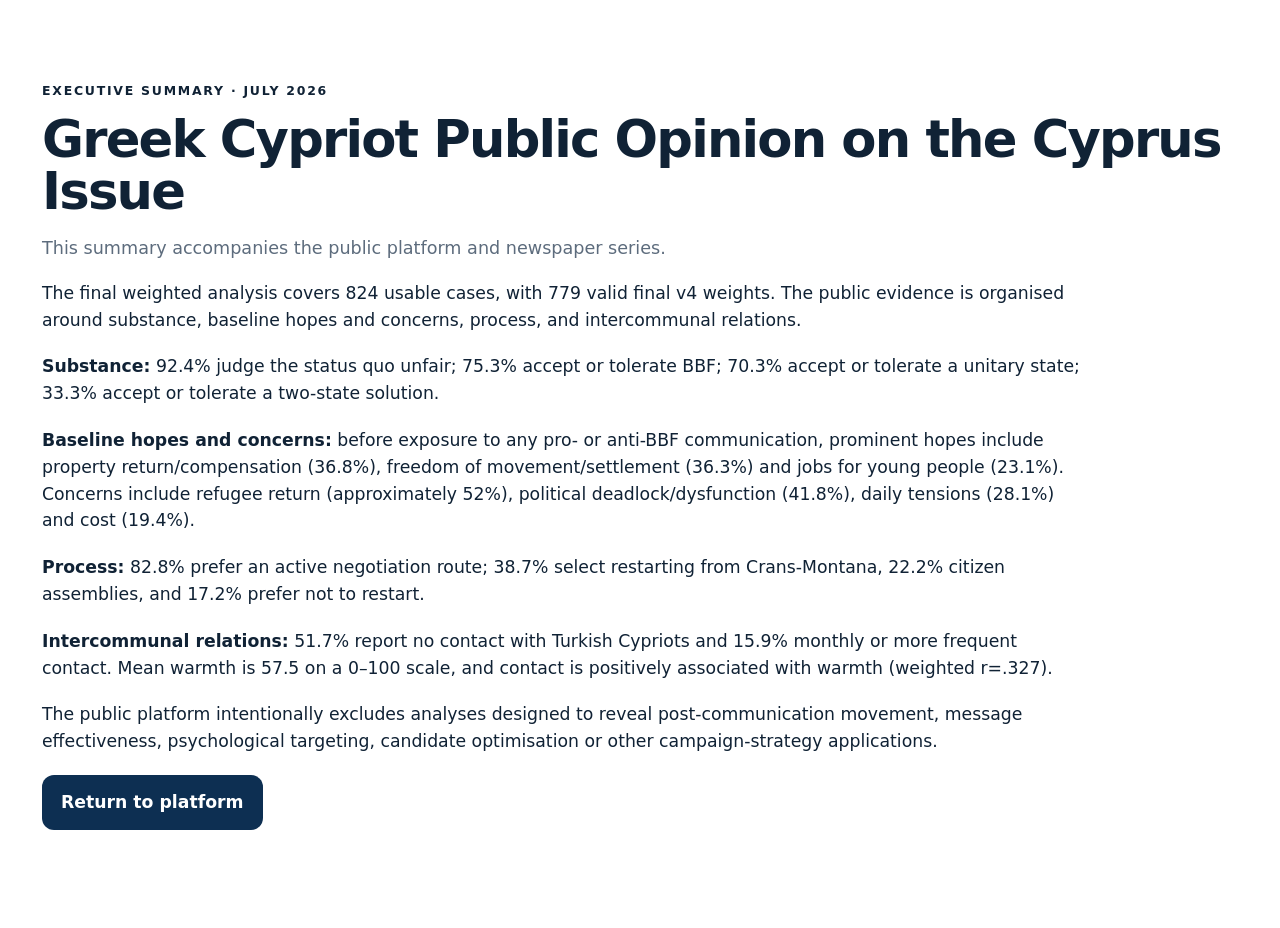
==== reports/executive-summary.html @ de8424cc "Add public executive summary" ====
<!doctype html><html><head><meta charset="utf-8"><meta name="viewport" content="width=device-width,initial-scale=1"><title>Executive Summary · July 2026</title><link rel="stylesheet" href="../assets/observatory-v5.css"></head><body><main class="section"><div class="section-heading"><span class="kicker">Executive Summary · July 2026</span><h2>Greek Cypriot Public Opinion on the Cyprus Issue</h2><p>This summary accompanies the public platform and newspaper series.</p></div><div class="report-copy"><p>The final weighted analysis covers 824 usable cases, with 779 valid final v4 weights. The public evidence is organised around substance, baseline hopes and concerns, process, and intercommunal relations.</p><p><strong>Substance:</strong> 92.4% judge the status quo unfair; 75.3% accept or tolerate BBF; 70.3% accept or tolerate a unitary state; 33.3% accept or tolerate a two-state solution.</p><p><strong>Baseline hopes and concerns:</strong> before exposure to any pro- or anti-BBF communication, prominent hopes include property return/compensation (36.8%), freedom of movement/settlement (36.3%) and jobs for young people (23.1%). Concerns include refugee return (approximately 52%), political deadlock/dysfunction (41.8%), daily tensions (28.1%) and cost (19.4%).</p><p><strong>Process:</strong> 82.8% prefer an active negotiation route; 38.7% select restarting from Crans-Montana, 22.2% citizen assemblies, and 17.2% prefer not to restart.</p><p><strong>Intercommunal relations:</strong> 51.7% report no contact with Turkish Cypriots and 15.9% monthly or more frequent contact. Mean warmth is 57.5 on a 0–100 scale, and contact is positively associated with warmth (weighted r=.327).</p><p>The public platform intentionally excludes analyses designed to reveal post-communication movement, message effectiveness, psychological targeting, candidate optimisation or other campaign-strategy applications.</p><p><a class="btn primary" href="../index.html">Return to platform</a></p></div></main></body></html>
---- assets/observatory-v5.css ----
:root{--navy:#153b60;--navy2:#0d2f52;--teal:#1f8f96;--ink:#102235;--muted:#5d6c7d;--line:#d8e0e8;--alt:#f4f7f9;--gold:#e7ad22;--radius:18px;--shadow:0 12px 30px rgba(12,36,60,.08)}*{box-sizing:border-box}html{scroll-behavior:smooth;scroll-padding-top:90px}body{margin:0;color:var(--ink);font-family:Inter,ui-sans-serif,system-ui,-apple-system,"Segoe UI",Arial,sans-serif;line-height:1.55}.site-header{position:sticky;top:0;z-index:50;background:var(--navy);color:#fff}.header-inner{max-width:1500px;margin:auto;min-height:70px;padding:8px 28px;display:flex;align-items:center;gap:28px}.brand{color:#fff;text-decoration:none;font-weight:900;white-space:nowrap}.primary-nav{display:flex;gap:18px;overflow-x:auto}.primary-nav a{color:#e8f0f6;text-decoration:none;font-size:.9rem;white-space:nowrap}.hero{background:linear-gradient(115deg,#123a60,#1e6f88 53%,#249a96);color:#fff;min-height:620px;display:flex;align-items:center}.hero-inner{max-width:1360px;margin:auto;padding:90px 48px}.eyebrow,.kicker,.chapter-number{font-size:.78rem;letter-spacing:.14em;text-transform:uppercase;font-weight:900}.hero h1{max-width:1250px;margin:.35em 0 .25em;font-size:clamp(3rem,6vw,6.6rem);line-height:.95;letter-spacing:-.05em}.hero-subtitle{font-size:clamp(1.4rem,2.3vw,2.3rem)}.hero-note{max-width:1050px;border-left:4px solid var(--gold);padding-left:18px;font-size:1.1rem}.hero-actions,.actions{display:flex;gap:14px;flex-wrap:wrap;margin-top:28px}.btn{display:inline-flex;padding:14px 19px;border-radius:12px;font-weight:850;text-decoration:none}.btn.primary{background:var(--navy2);color:#fff}.hero .btn.primary{background:#fff;color:var(--navy2)}.btn.secondary{border:1px solid rgba(255,255,255,.55);color:#fff}.btn.secondary.dark{border:1px solid var(--line);color:var(--navy2);background:#fff}.release-banner{background:#eef7f7;border-block:1px solid #cfe4e5;padding:18px 32px;display:flex;gap:25px;flex-wrap:wrap;justify-content:center;color:#244955}.section,.chapter{padding:78px 42px}.alt,.research{background:var(--alt)}.section-heading,.chapter-copy,.report-copy{max-width:1320px;margin:auto}.section-heading h2,.chapter h2{font-size:clamp(2.3rem,4vw,4.2rem);line-height:1.02;margin:.2em 0 .3em;letter-spacing:-.035em}.section-heading p,.chapter-copy>p{max-width:980px;color:var(--muted);font-size:1.1rem}.summary-grid{max-width:1320px;margin:30px auto;display:grid;grid-template-columns:repeat(4,1fr);gap:16px}.summary-grid article,.research-grid article{background:#fff;border:1px solid var(--line);border-radius:var(--radius);padding:22px;box-shadow:var(--shadow)}.summary-grid strong{display:block;font-size:2.2rem;color:var(--navy2)}.notice{max-width:1320px;margin:26px auto 0;padding:18px 22px;border-left:4px solid var(--gold);background:#fff;border-radius:8px}.chart{max-width:1050px;margin-top:34px;background:#fff;border:1px solid var(--line);border-radius:var(--radius);padding:26px;box-shadow:var(--shadow)}.chart h3{margin:0 0 22px;font-size:1.25rem}.bar{display:grid;grid-template-columns:minmax(180px,280px) 1fr 72px;gap:14px;align-items:center;margin:14px 0}.bar span{font-size:.92rem}.bar i{height:20px;background:#e5ecef;border-radius:999px;overflow:hidden;position:relative}.bar i:after{content:"";display:block;width:var(--v);height:100%;background:linear-gradient(90deg,var(--navy),var(--teal));border-radius:999px}.bar b{text-align:right}.two-charts{display:grid;grid-template-columns:1fr 1fr;gap:20px;max-width:1320px}.chart-note{max-width:1050px;color:var(--muted);font-size:.9rem}.association{display:flex;gap:15px;align-items:center;margin-top:25px;padding:18px;background:var(--alt);border-radius:12px}.association strong{font-size:1.8rem;color:var(--navy2)}.report{background:#fff}.report-copy{font-size:1.08rem}.report-copy p{max-width:1050px;margin:0 0 20px}.report>.actions{max-width:1320px;margin-inline:auto}.research-grid{max-width:1320px;margin:30px auto 0;display:grid;grid-template-columns:repeat(3,1fr);gap:18px}.research-grid article span{color:var(--teal);font-size:.76rem;letter-spacing:.1em;text-transform:uppercase;font-weight:900}.research-grid article strong{display:block;font-size:1.3rem;margin:9px 0}.research-grid p{color:var(--muted);margin:0}.download-grid{max-width:1320px;margin:30px auto;display:grid;grid-template-columns:repeat(4,1fr);gap:16px}.download-grid a{display:flex;flex-direction:column;min-height:125px;border:1px solid var(--line);border-radius:var(--radius);padding:22px;text-decoration:none;color:var(--ink);box-shadow:var(--shadow)}.download-grid span{font-size:.75rem;text-transform:uppercase;letter-spacing:.1em;color:var(--teal);font-weight:900}.download-grid strong{margin-top:10px}footer{background:var(--navy2);color:#fff;padding:42px}.footer-grid{max-width:1320px;margin:auto;display:grid;grid-template-columns:repeat(4,1fr);gap:24px}.footer-grid p{color:#d9e5ed;font-size:.9rem}@media(max-width:950px){.header-inner{flex-wrap:wrap}.primary-nav{order:3;width:100%;padding-bottom:8px}.summary-grid,.research-grid,.download-grid{grid-template-columns:repeat(2,1fr)}.two-charts{grid-template-columns:1fr}}@media(max-width:650px){.hero-inner{padding:65px 24px}.section,.chapter{padding:58px 22px}.summary-grid,.research-grid,.download-grid,.footer-grid{grid-template-columns:1fr}.bar{grid-template-columns:1fr 55px}.bar i{grid-column:1/3}.bar b{grid-row:1;grid-column:2}.brand{font-size:.9rem}}
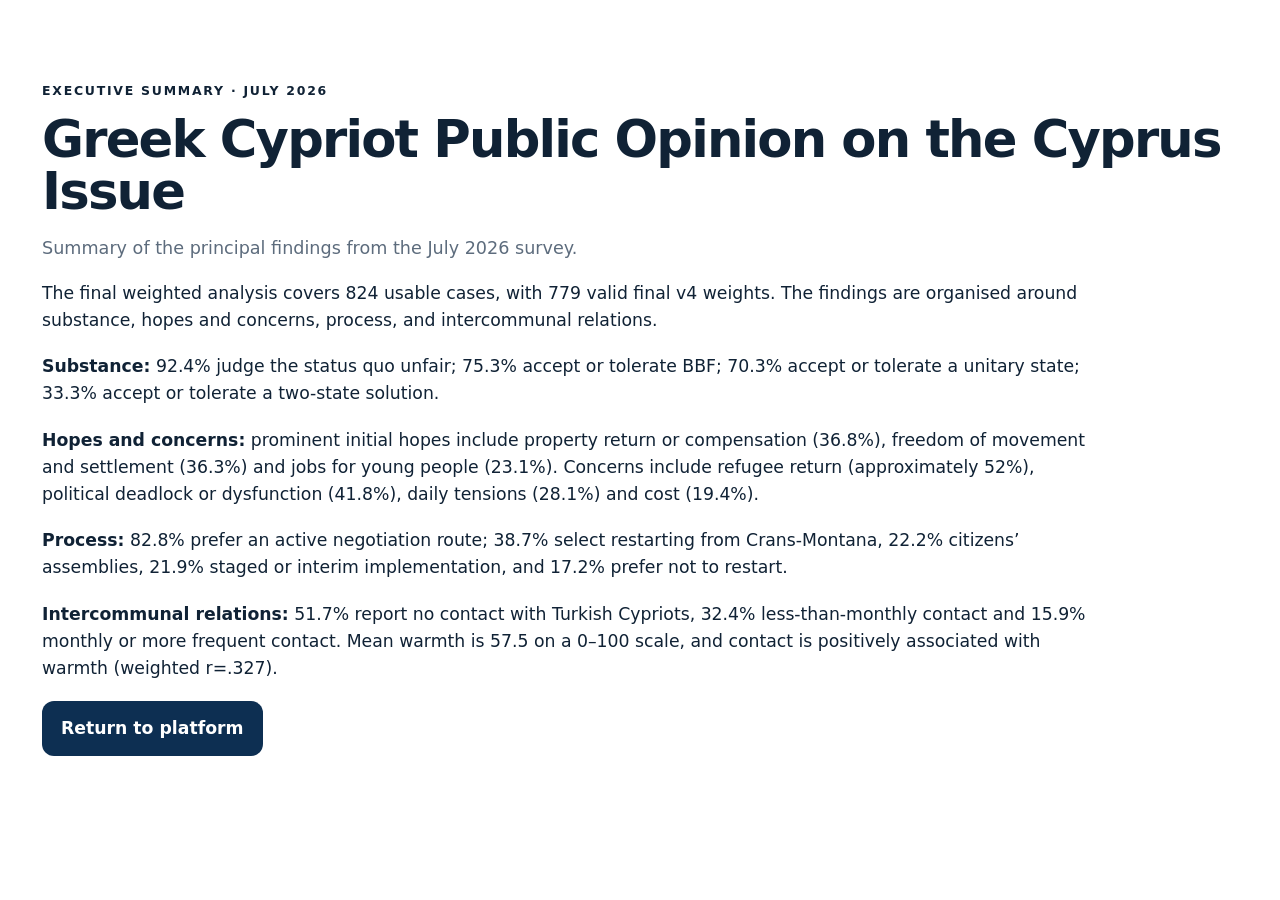
==== commit e37abfb6: "Clean executive summary wording" ====
--- a/reports/executive-summary.html
+++ b/reports/executive-summary.html
@@ -1 +1 @@
-<!doctype html><html><head><meta charset="utf-8"><meta name="viewport" content="width=device-width,initial-scale=1"><title>Executive Summary · July 2026</title><link rel="stylesheet" href="../assets/observatory-v5.css"></head><body><main class="section"><div class="section-heading"><span class="kicker">Executive Summary · July 2026</span><h2>Greek Cypriot Public Opinion on the Cyprus Issue</h2><p>This summary accompanies the public platform and newspaper series.</p></div><div class="report-copy"><p>The final weighted analysis covers 824 usable cases, with 779 valid final v4 weights. The public evidence is organised around substance, baseline hopes and concerns, process, and intercommunal relations.</p><p><strong>Substance:</strong> 92.4% judge the status quo unfair; 75.3% accept or tolerate BBF; 70.3% accept or tolerate a unitary state; 33.3% accept or tolerate a two-state solution.</p><p><strong>Baseline hopes and concerns:</strong> before exposure to any pro- or anti-BBF communication, prominent hopes include property return/compensation (36.8%), freedom of movement/settlement (36.3%) and jobs for young people (23.1%). Concerns include refugee return (approximately 52%), political deadlock/dysfunction (41.8%), daily tensions (28.1%) and cost (19.4%).</p><p><strong>Process:</strong> 82.8% prefer an active negotiation route; 38.7% select restarting from Crans-Montana, 22.2% citizen assemblies, and 17.2% prefer not to restart.</p><p><strong>Intercommunal relations:</strong> 51.7% report no contact with Turkish Cypriots and 15.9% monthly or more frequent contact. Mean warmth is 57.5 on a 0–100 scale, and contact is positively associated with warmth (weighted r=.327).</p><p>The public platform intentionally excludes analyses designed to reveal post-communication movement, message effectiveness, psychological targeting, candidate optimisation or other campaign-strategy applications.</p><p><a class="btn primary" href="../index.html">Return to platform</a></p></div></main></body></html>+<!doctype html><html><head><meta charset="utf-8"><meta name="viewport" content="width=device-width,initial-scale=1"><title>Executive Summary · July 2026</title><link rel="stylesheet" href="../assets/observatory-v5.css?v=20260810-graphs2"></head><body><main class="section"><div class="section-heading"><span class="kicker">Executive Summary · July 2026</span><h2>Greek Cypriot Public Opinion on the Cyprus Issue</h2><p>Summary of the principal findings from the July 2026 survey.</p></div><div class="report-copy"><p>The final weighted analysis covers 824 usable cases, with 779 valid final v4 weights. The findings are organised around substance, hopes and concerns, process, and intercommunal relations.</p><p><strong>Substance:</strong> 92.4% judge the status quo unfair; 75.3% accept or tolerate BBF; 70.3% accept or tolerate a unitary state; 33.3% accept or tolerate a two-state solution.</p><p><strong>Hopes and concerns:</strong> prominent initial hopes include property return or compensation (36.8%), freedom of movement and settlement (36.3%) and jobs for young people (23.1%). Concerns include refugee return (approximately 52%), political deadlock or dysfunction (41.8%), daily tensions (28.1%) and cost (19.4%).</p><p><strong>Process:</strong> 82.8% prefer an active negotiation route; 38.7% select restarting from Crans-Montana, 22.2% citizens’ assemblies, 21.9% staged or interim implementation, and 17.2% prefer not to restart.</p><p><strong>Intercommunal relations:</strong> 51.7% report no contact with Turkish Cypriots, 32.4% less-than-monthly contact and 15.9% monthly or more frequent contact. Mean warmth is 57.5 on a 0–100 scale, and contact is positively associated with warmth (weighted r=.327).</p><p><a class="btn primary" href="../index.html">Return to platform</a></p></div></main></body></html>
--- a/assets/observatory-v5.css
+++ b/assets/observatory-v5.css
@@ -1 +1 @@
-:root{--navy:#153b60;--navy2:#0d2f52;--teal:#1f8f96;--ink:#102235;--muted:#5d6c7d;--line:#d8e0e8;--alt:#f4f7f9;--gold:#e7ad22;--radius:18px;--shadow:0 12px 30px rgba(12,36,60,.08)}*{box-sizing:border-box}html{scroll-behavior:smooth;scroll-padding-top:90px}body{margin:0;color:var(--ink);font-family:Inter,ui-sans-serif,system-ui,-apple-system,"Segoe UI",Arial,sans-serif;line-height:1.55}.site-header{position:sticky;top:0;z-index:50;background:var(--navy);color:#fff}.header-inner{max-width:1500px;margin:auto;min-height:70px;padding:8px 28px;display:flex;align-items:center;gap:28px}.brand{color:#fff;text-decoration:none;font-weight:900;white-space:nowrap}.primary-nav{display:flex;gap:18px;overflow-x:auto}.primary-nav a{color:#e8f0f6;text-decoration:none;font-size:.9rem;white-space:nowrap}.hero{background:linear-gradient(115deg,#123a60,#1e6f88 53%,#249a96);color:#fff;min-height:620px;display:flex;align-items:center}.hero-inner{max-width:1360px;margin:auto;padding:90px 48px}.eyebrow,.kicker,.chapter-number{font-size:.78rem;letter-spacing:.14em;text-transform:uppercase;font-weight:900}.hero h1{max-width:1250px;margin:.35em 0 .25em;font-size:clamp(3rem,6vw,6.6rem);line-height:.95;letter-spacing:-.05em}.hero-subtitle{font-size:clamp(1.4rem,2.3vw,2.3rem)}.hero-note{max-width:1050px;border-left:4px solid var(--gold);padding-left:18px;font-size:1.1rem}.hero-actions,.actions{display:flex;gap:14px;flex-wrap:wrap;margin-top:28px}.btn{display:inline-flex;padding:14px 19px;border-radius:12px;font-weight:850;text-decoration:none}.btn.primary{background:var(--navy2);color:#fff}.hero .btn.primary{background:#fff;color:var(--navy2)}.btn.secondary{border:1px solid rgba(255,255,255,.55);color:#fff}.btn.secondary.dark{border:1px solid var(--line);color:var(--navy2);background:#fff}.release-banner{background:#eef7f7;border-block:1px solid #cfe4e5;padding:18px 32px;display:flex;gap:25px;flex-wrap:wrap;justify-content:center;color:#244955}.section,.chapter{padding:78px 42px}.alt,.research{background:var(--alt)}.section-heading,.chapter-copy,.report-copy{max-width:1320px;margin:auto}.section-heading h2,.chapter h2{font-size:clamp(2.3rem,4vw,4.2rem);line-height:1.02;margin:.2em 0 .3em;letter-spacing:-.035em}.section-heading p,.chapter-copy>p{max-width:980px;color:var(--muted);font-size:1.1rem}.summary-grid{max-width:1320px;margin:30px auto;display:grid;grid-template-columns:repeat(4,1fr);gap:16px}.summary-grid article,.research-grid article{background:#fff;border:1px solid var(--line);border-radius:var(--radius);padding:22px;box-shadow:var(--shadow)}.summary-grid strong{display:block;font-size:2.2rem;color:var(--navy2)}.notice{max-width:1320px;margin:26px auto 0;padding:18px 22px;border-left:4px solid var(--gold);background:#fff;border-radius:8px}.chart{max-width:1050px;margin-top:34px;background:#fff;border:1px solid var(--line);border-radius:var(--radius);padding:26px;box-shadow:var(--shadow)}.chart h3{margin:0 0 22px;font-size:1.25rem}.bar{display:grid;grid-template-columns:minmax(180px,280px) 1fr 72px;gap:14px;align-items:center;margin:14px 0}.bar span{font-size:.92rem}.bar i{height:20px;background:#e5ecef;border-radius:999px;overflow:hidden;position:relative}.bar i:after{content:"";display:block;width:var(--v);height:100%;background:linear-gradient(90deg,var(--navy),var(--teal));border-radius:999px}.bar b{text-align:right}.two-charts{display:grid;grid-template-columns:1fr 1fr;gap:20px;max-width:1320px}.chart-note{max-width:1050px;color:var(--muted);font-size:.9rem}.association{display:flex;gap:15px;align-items:center;margin-top:25px;padding:18px;background:var(--alt);border-radius:12px}.association strong{font-size:1.8rem;color:var(--navy2)}.report{background:#fff}.report-copy{font-size:1.08rem}.report-copy p{max-width:1050px;margin:0 0 20px}.report>.actions{max-width:1320px;margin-inline:auto}.research-grid{max-width:1320px;margin:30px auto 0;display:grid;grid-template-columns:repeat(3,1fr);gap:18px}.research-grid article span{color:var(--teal);font-size:.76rem;letter-spacing:.1em;text-transform:uppercase;font-weight:900}.research-grid article strong{display:block;font-size:1.3rem;margin:9px 0}.research-grid p{color:var(--muted);margin:0}.download-grid{max-width:1320px;margin:30px auto;display:grid;grid-template-columns:repeat(4,1fr);gap:16px}.download-grid a{display:flex;flex-direction:column;min-height:125px;border:1px solid var(--line);border-radius:var(--radius);padding:22px;text-decoration:none;color:var(--ink);box-shadow:var(--shadow)}.download-grid span{font-size:.75rem;text-transform:uppercase;letter-spacing:.1em;color:var(--teal);font-weight:900}.download-grid strong{margin-top:10px}footer{background:var(--navy2);color:#fff;padding:42px}.footer-grid{max-width:1320px;margin:auto;display:grid;grid-template-columns:repeat(4,1fr);gap:24px}.footer-grid p{color:#d9e5ed;font-size:.9rem}@media(max-width:950px){.header-inner{flex-wrap:wrap}.primary-nav{order:3;width:100%;padding-bottom:8px}.summary-grid,.research-grid,.download-grid{grid-template-columns:repeat(2,1fr)}.two-charts{grid-template-columns:1fr}}@media(max-width:650px){.hero-inner{padding:65px 24px}.section,.chapter{padding:58px 22px}.summary-grid,.research-grid,.download-grid,.footer-grid{grid-template-columns:1fr}.bar{grid-template-columns:1fr 55px}.bar i{grid-column:1/3}.bar b{grid-row:1;grid-column:2}.brand{font-size:.9rem}}+:root{--navy:#153b60;--navy2:#0d2f52;--teal:#1f8f96;--ink:#102235;--muted:#5d6c7d;--line:#d8e0e8;--alt:#f4f7f9;--gold:#e7ad22;--radius:18px;--shadow:0 12px 30px rgba(12,36,60,.08)}*{box-sizing:border-box}html{scroll-behavior:smooth;scroll-padding-top:90px}body{margin:0;color:var(--ink);font-family:Inter,ui-sans-serif,system-ui,-apple-system,"Segoe UI",Arial,sans-serif;line-height:1.55}.site-header{position:sticky;top:0;z-index:50;background:var(--navy);color:#fff}.header-inner{max-width:1500px;margin:auto;min-height:70px;padding:8px 28px;display:flex;align-items:center;gap:28px}.brand{color:#fff;text-decoration:none;font-weight:900;white-space:nowrap}.primary-nav{display:flex;gap:18px;overflow-x:auto}.primary-nav a{color:#e8f0f6;text-decoration:none;font-size:.9rem;white-space:nowrap}.hero{background:linear-gradient(115deg,#123a60,#1e6f88 53%,#249a96);color:#fff;min-height:620px;display:flex;align-items:center}.hero-inner{max-width:1360px;margin:auto;padding:90px 48px}.eyebrow,.kicker,.chapter-number{font-size:.78rem;letter-spacing:.14em;text-transform:uppercase;font-weight:900}.hero h1{max-width:1250px;margin:.35em 0 .25em;font-size:clamp(3rem,6vw,6.6rem);line-height:.95;letter-spacing:-.05em}.hero-subtitle{font-size:clamp(1.4rem,2.3vw,2.3rem)}.hero-note{max-width:1050px;border-left:4px solid var(--gold);padding-left:18px;font-size:1.1rem}.hero-actions,.actions{display:flex;gap:14px;flex-wrap:wrap;margin-top:28px}.btn{display:inline-flex;padding:14px 19px;border-radius:12px;font-weight:850;text-decoration:none}.btn.primary{background:var(--navy2);color:#fff}.hero .btn.primary{background:#fff;color:var(--navy2)}.btn.secondary{border:1px solid rgba(255,255,255,.55);color:#fff}.btn.secondary.dark{border:1px solid var(--line);color:var(--navy2);background:#fff}.release-banner{background:#eef7f7;border-block:1px solid #cfe4e5;padding:18px 32px;display:flex;gap:25px;flex-wrap:wrap;justify-content:center;color:#244955}.section,.chapter{padding:78px 42px}.alt,.research{background:var(--alt)}.section-heading,.chapter-copy,.report-copy{max-width:1320px;margin:auto}.section-heading h2,.chapter h2{font-size:clamp(2.3rem,4vw,4.2rem);line-height:1.02;margin:.2em 0 .3em;letter-spacing:-.035em}.section-heading p,.chapter-copy>p{max-width:980px;color:var(--muted);font-size:1.1rem}.summary-grid{max-width:1320px;margin:30px auto;display:grid;grid-template-columns:repeat(4,1fr);gap:16px}.summary-grid article,.research-grid article{background:#fff;border:1px solid var(--line);border-radius:var(--radius);padding:22px;box-shadow:var(--shadow)}.summary-grid strong{display:block;font-size:2.2rem;color:var(--navy2)}.two-charts{display:grid;grid-template-columns:1fr 1fr;gap:20px;max-width:1320px}.figure{margin-top:34px;background:#fff;border:1px solid var(--line);border-radius:var(--radius);padding:26px;box-shadow:var(--shadow);overflow:hidden}.figure h3{margin:0 0 16px;font-size:1.25rem}.chart-svg{width:100%;height:auto;min-height:220px;display:block}.chart-svg text{fill:var(--ink);font-family:Inter,ui-sans-serif,system-ui,-apple-system,"Segoe UI",Arial,sans-serif;font-size:16px}.chart-svg .track{fill:#e7edf2}.chart-svg .value{fill:#1f6f8b}.chart-svg .pct{text-anchor:end;font-weight:800}.chart-note{max-width:1050px;color:var(--muted);font-size:.92rem}.key-findings{display:flex;flex-direction:column;justify-content:center}.big-stat{font-size:2.5rem;font-weight:900;color:var(--navy2);margin:12px 0}.big-stat span{display:block;font-size:.95rem;font-weight:600;color:var(--muted);margin-top:3px}.report{background:#fff}.report-copy{font-size:1.08rem}.report-copy p{max-width:1050px;margin:0 0 20px}.report>.actions{max-width:1320px;margin-inline:auto}.research-grid{max-width:1320px;margin:30px auto 0;display:grid;grid-template-columns:repeat(3,1fr);gap:18px}.research-grid article span{color:var(--teal);font-size:.76rem;letter-spacing:.1em;text-transform:uppercase;font-weight:900}.research-grid article strong{display:block;font-size:1.3rem;margin:9px 0}.research-grid p{color:var(--muted);margin:0}.download-grid{max-width:1320px;margin:30px auto;display:grid;grid-template-columns:repeat(4,1fr);gap:16px}.download-grid a{display:flex;flex-direction:column;min-height:125px;border:1px solid var(--line);border-radius:var(--radius);padding:22px;text-decoration:none;color:var(--ink);box-shadow:var(--shadow);background:#fff}.download-grid span{font-size:.75rem;text-transform:uppercase;letter-spacing:.1em;color:var(--teal);font-weight:900}.download-grid strong{margin-top:10px}footer{background:var(--navy2);color:#fff;padding:42px}.footer-grid{max-width:1320px;margin:auto;display:grid;grid-template-columns:repeat(4,1fr);gap:24px}.footer-grid p{color:#d9e5ed;font-size:.9rem}@media(max-width:950px){.header-inner{flex-wrap:wrap}.primary-nav{order:3;width:100%;padding-bottom:8px}.summary-grid,.research-grid,.download-grid{grid-template-columns:repeat(2,1fr)}.two-charts{grid-template-columns:1fr}}@media(max-width:650px){.hero-inner{padding:65px 24px}.section,.chapter{padding:58px 22px}.summary-grid,.research-grid,.download-grid,.footer-grid{grid-template-columns:1fr}.chart-svg text{font-size:18px}.brand{font-size:.9rem}}
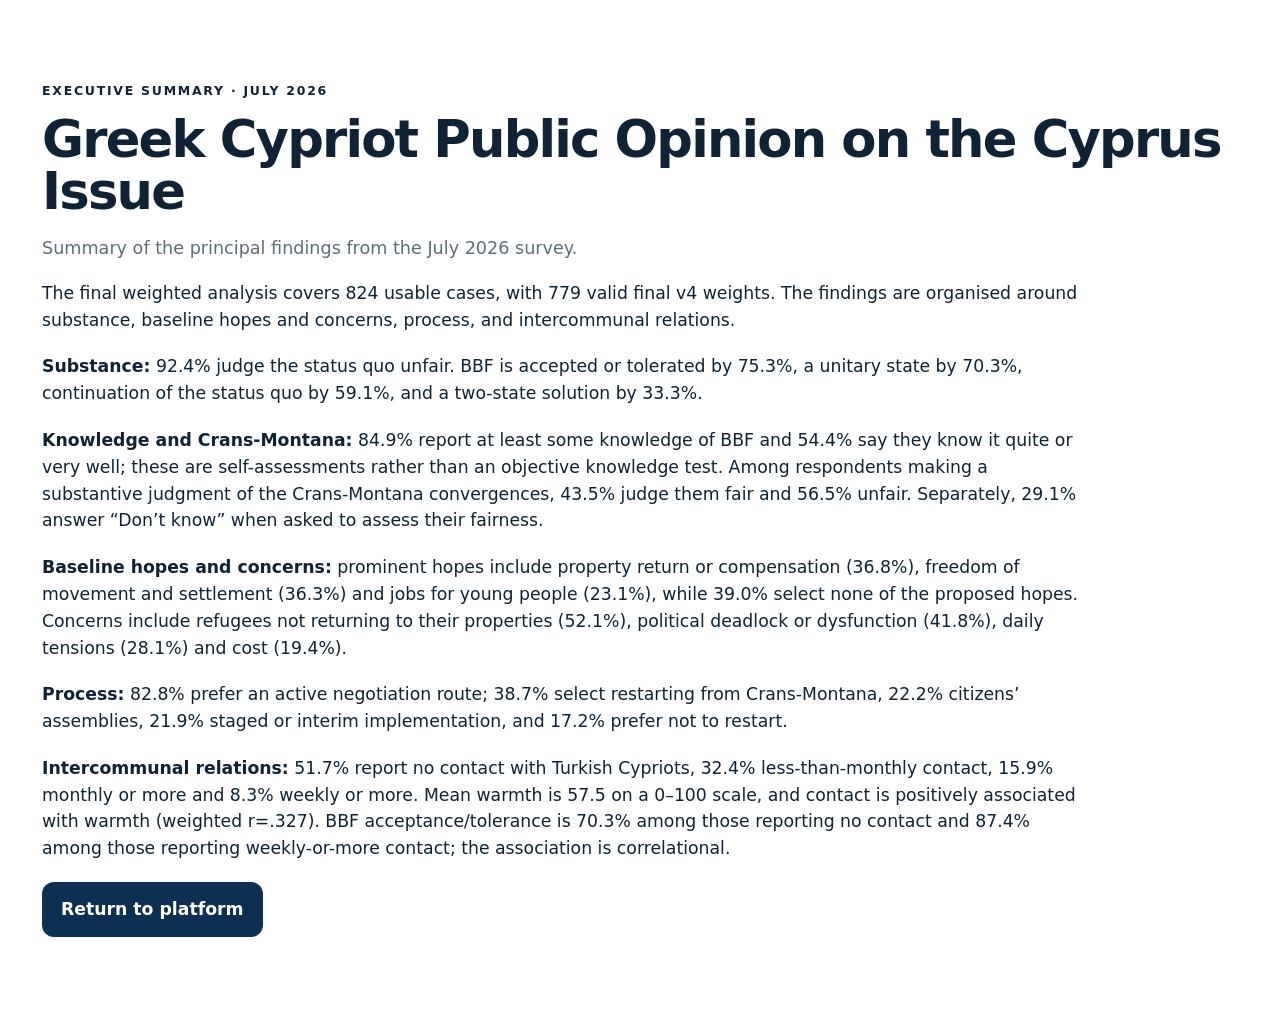
==== commit 9be8f0bd: "Update executive summary with complete approved public evidence" ====
--- a/reports/executive-summary.html
+++ b/reports/executive-summary.html
@@ -1 +1 @@
-<!doctype html><html><head><meta charset="utf-8"><meta name="viewport" content="width=device-width,initial-scale=1"><title>Executive Summary · July 2026</title><link rel="stylesheet" href="../assets/observatory-v5.css?v=20260810-graphs2"></head><body><main class="section"><div class="section-heading"><span class="kicker">Executive Summary · July 2026</span><h2>Greek Cypriot Public Opinion on the Cyprus Issue</h2><p>Summary of the principal findings from the July 2026 survey.</p></div><div class="report-copy"><p>The final weighted analysis covers 824 usable cases, with 779 valid final v4 weights. The findings are organised around substance, hopes and concerns, process, and intercommunal relations.</p><p><strong>Substance:</strong> 92.4% judge the status quo unfair; 75.3% accept or tolerate BBF; 70.3% accept or tolerate a unitary state; 33.3% accept or tolerate a two-state solution.</p><p><strong>Hopes and concerns:</strong> prominent initial hopes include property return or compensation (36.8%), freedom of movement and settlement (36.3%) and jobs for young people (23.1%). Concerns include refugee return (approximately 52%), political deadlock or dysfunction (41.8%), daily tensions (28.1%) and cost (19.4%).</p><p><strong>Process:</strong> 82.8% prefer an active negotiation route; 38.7% select restarting from Crans-Montana, 22.2% citizens’ assemblies, 21.9% staged or interim implementation, and 17.2% prefer not to restart.</p><p><strong>Intercommunal relations:</strong> 51.7% report no contact with Turkish Cypriots, 32.4% less-than-monthly contact and 15.9% monthly or more frequent contact. Mean warmth is 57.5 on a 0–100 scale, and contact is positively associated with warmth (weighted r=.327).</p><p><a class="btn primary" href="../index.html">Return to platform</a></p></div></main></body></html>+<!doctype html><html><head><meta charset="utf-8"><meta name="viewport" content="width=device-width,initial-scale=1"><title>Executive Summary · July 2026</title><link rel="stylesheet" href="../assets/observatory-v5.css?v=20260810-public3"></head><body><main class="section"><div class="section-heading"><span class="kicker">Executive Summary · July 2026</span><h2>Greek Cypriot Public Opinion on the Cyprus Issue</h2><p>Summary of the principal findings from the July 2026 survey.</p></div><div class="report-copy"><p>The final weighted analysis covers 824 usable cases, with 779 valid final v4 weights. The findings are organised around substance, baseline hopes and concerns, process, and intercommunal relations.</p><p><strong>Substance:</strong> 92.4% judge the status quo unfair. BBF is accepted or tolerated by 75.3%, a unitary state by 70.3%, continuation of the status quo by 59.1%, and a two-state solution by 33.3%.</p><p><strong>Knowledge and Crans-Montana:</strong> 84.9% report at least some knowledge of BBF and 54.4% say they know it quite or very well; these are self-assessments rather than an objective knowledge test. Among respondents making a substantive judgment of the Crans-Montana convergences, 43.5% judge them fair and 56.5% unfair. Separately, 29.1% answer “Don’t know” when asked to assess their fairness.</p><p><strong>Baseline hopes and concerns:</strong> prominent hopes include property return or compensation (36.8%), freedom of movement and settlement (36.3%) and jobs for young people (23.1%), while 39.0% select none of the proposed hopes. Concerns include refugees not returning to their properties (52.1%), political deadlock or dysfunction (41.8%), daily tensions (28.1%) and cost (19.4%).</p><p><strong>Process:</strong> 82.8% prefer an active negotiation route; 38.7% select restarting from Crans-Montana, 22.2% citizens’ assemblies, 21.9% staged or interim implementation, and 17.2% prefer not to restart.</p><p><strong>Intercommunal relations:</strong> 51.7% report no contact with Turkish Cypriots, 32.4% less-than-monthly contact, 15.9% monthly or more and 8.3% weekly or more. Mean warmth is 57.5 on a 0–100 scale, and contact is positively associated with warmth (weighted r=.327). BBF acceptance/tolerance is 70.3% among those reporting no contact and 87.4% among those reporting weekly-or-more contact; the association is correlational.</p><p><a class="btn primary" href="../index.html">Return to platform</a></p></div></main></body></html>
